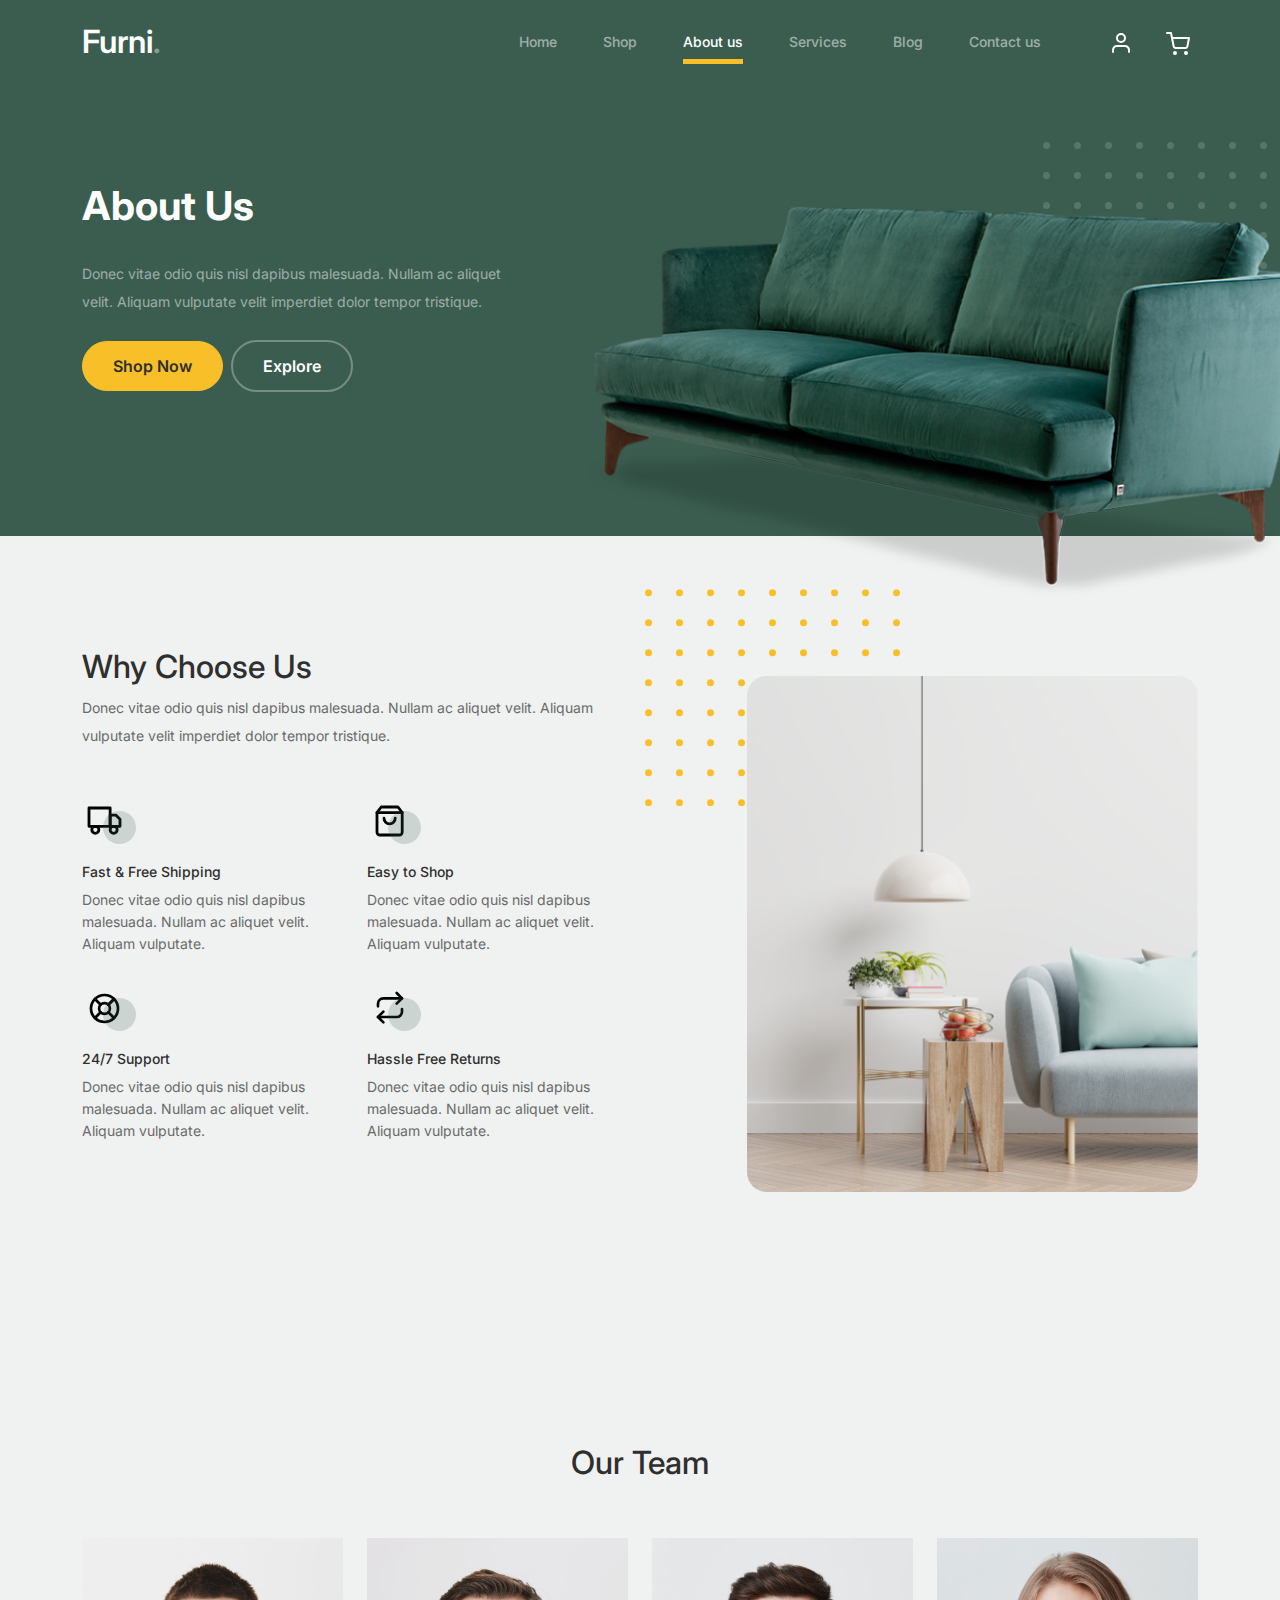
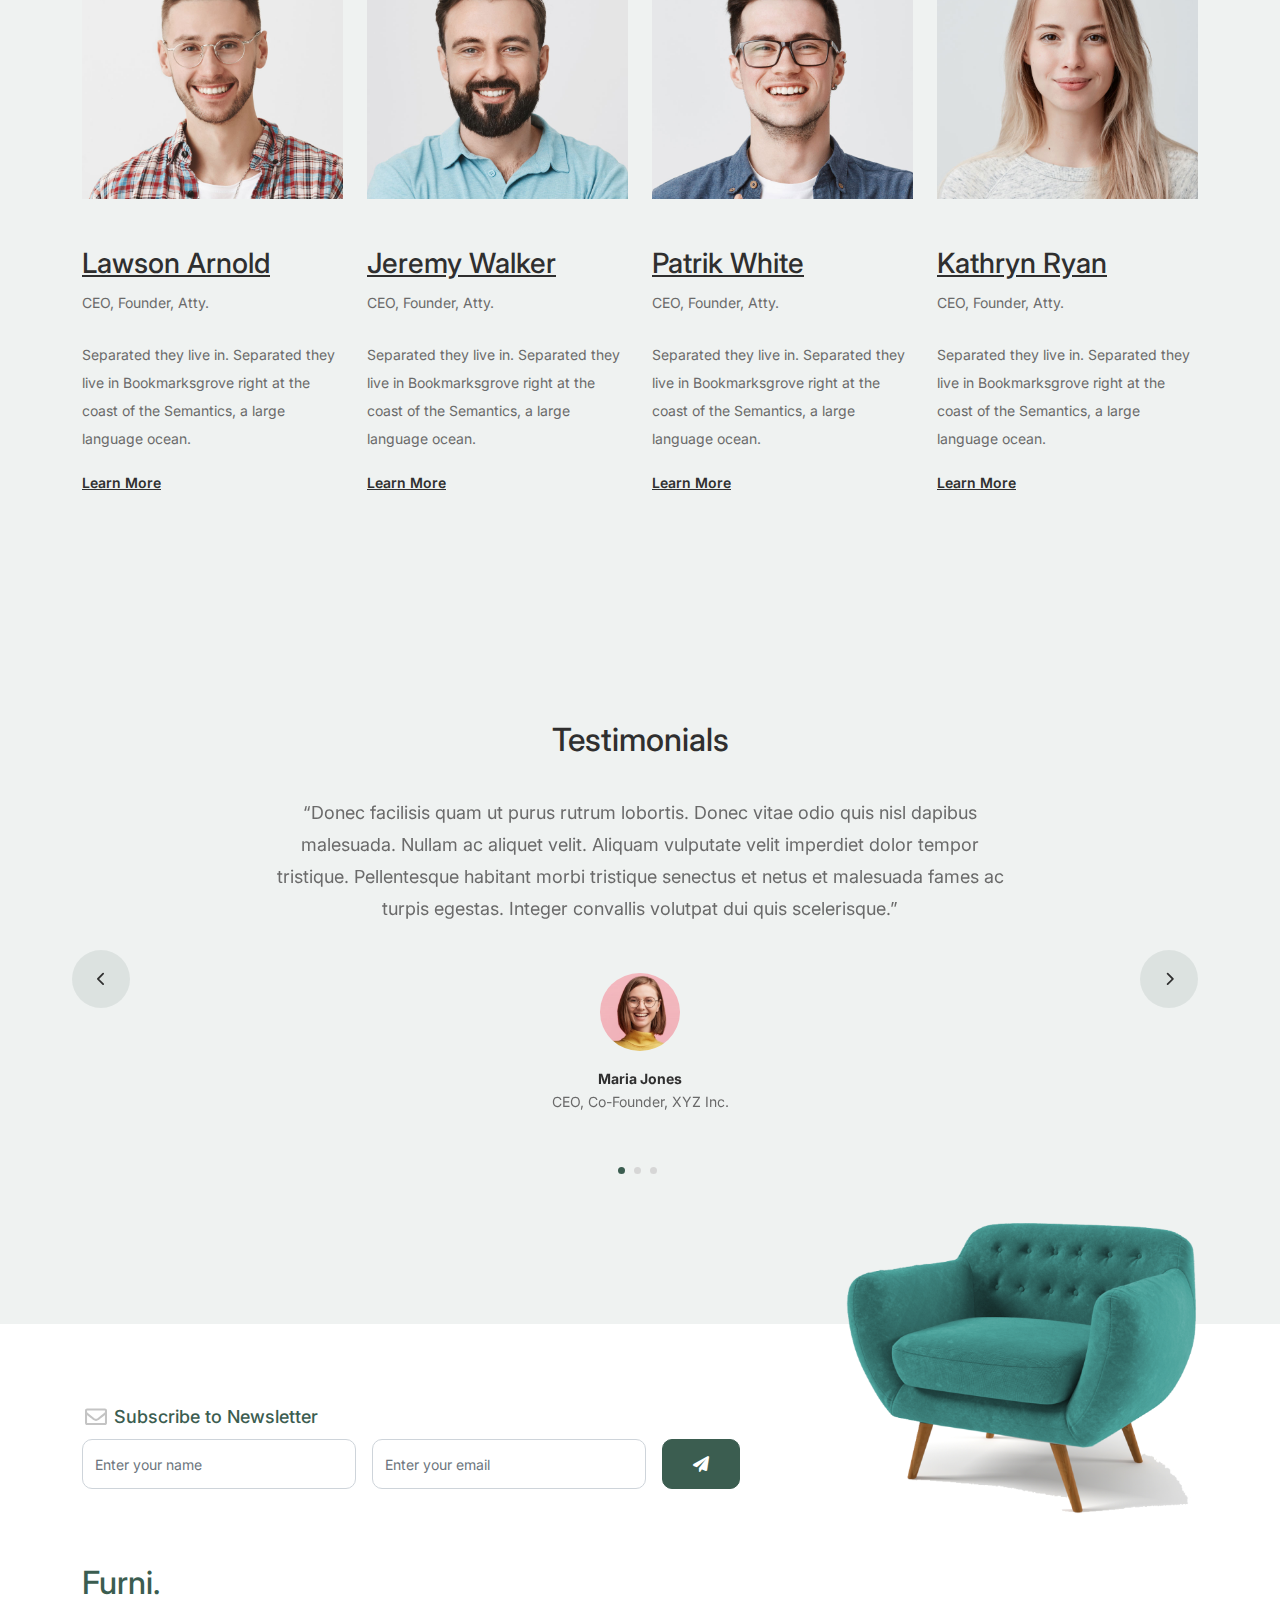
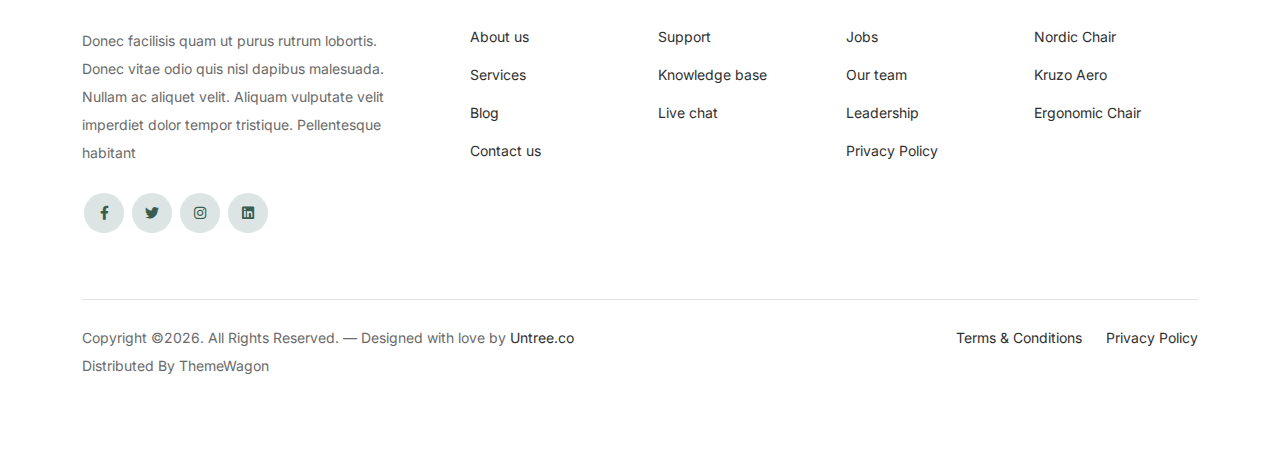
==== about.html @ 05dc1e2d "first cusomization main page" ====
<!-- /*
* Bootstrap 5
* Template Name: Furni
* Template Author: Untree.co
* Template URI: https://untree.co/
* License: https://creativecommons.org/licenses/by/3.0/
*/ -->
<!doctype html>
<html lang="en">
<head>
  <meta charset="utf-8">
  <meta name="viewport" content="width=device-width, initial-scale=1, shrink-to-fit=no">
  <meta name="author" content="Untree.co">
  <link rel="shortcut icon" href="favicon.png">

  <meta name="description" content="" />
  <meta name="keywords" content="bootstrap, bootstrap4" />

		<!-- Bootstrap CSS -->
		<link href="css/bootstrap.min.css" rel="stylesheet">
		<link href="https://cdnjs.cloudflare.com/ajax/libs/font-awesome/6.0.0-beta3/css/all.min.css" rel="stylesheet">
		<link href="css/tiny-slider.css" rel="stylesheet">
		<link href="css/style.css" rel="stylesheet">
		<title>Furni Free Bootstrap 5 Template for Furniture and Interior Design Websites by Untree.co </title>
	</head>

	<body>

		<!-- Start Header/Navigation -->
		<nav class="custom-navbar navbar navbar navbar-expand-md navbar-dark bg-dark" arial-label="Furni navigation bar">

			<div class="container">
				<a class="navbar-brand" href="index.html">Furni<span>.</span></a>

				<button class="navbar-toggler" type="button" data-bs-toggle="collapse" data-bs-target="#navbarsFurni" aria-controls="navbarsFurni" aria-expanded="false" aria-label="Toggle navigation">
					<span class="navbar-toggler-icon"></span>
				</button>

				<div class="collapse navbar-collapse" id="navbarsFurni">
					<ul class="custom-navbar-nav navbar-nav ms-auto mb-2 mb-md-0">
						<li class="nav-item ">
							<a class="nav-link" href="index.html">Home</a>
						</li>
						<li><a class="nav-link" href="shop.html">Shop</a></li>
						<li class="active"><a class="nav-link" href="about.html">About us</a></li>
						<li><a class="nav-link" href="services.html">Services</a></li>
						<li><a class="nav-link" href="blog.html">Blog</a></li>
						<li><a class="nav-link" href="contact.html">Contact us</a></li>
					</ul>

					<ul class="custom-navbar-cta navbar-nav mb-2 mb-md-0 ms-5">
						<li><a class="nav-link" href="#"><img src="images/user.svg"></a></li>
						<li><a class="nav-link" href="cart.html"><img src="images/cart.svg"></a></li>
					</ul>
				</div>
			</div>
				
		</nav>
		<!-- End Header/Navigation -->

		<!-- Start Hero Section -->
			<div class="hero">
				<div class="container">
					<div class="row justify-content-between">
						<div class="col-lg-5">
							<div class="intro-excerpt">
								<h1>About Us</h1>
								<p class="mb-4">Donec vitae odio quis nisl dapibus malesuada. Nullam ac aliquet velit. Aliquam vulputate velit imperdiet dolor tempor tristique.</p>
								<p><a href="" class="btn btn-secondary me-2">Shop Now</a><a href="#" class="btn btn-white-outline">Explore</a></p>
							</div>
						</div>
						<div class="col-lg-7">
							<div class="hero-img-wrap">
								<img src="images/couch.png" class="img-fluid">
							</div>
						</div>
					</div>
				</div>
			</div>
		<!-- End Hero Section -->

		

		<!-- Start Why Choose Us Section -->
		<div class="why-choose-section">
			<div class="container">
				<div class="row justify-content-between align-items-center">
					<div class="col-lg-6">
						<h2 class="section-title">Why Choose Us</h2>
						<p>Donec vitae odio quis nisl dapibus malesuada. Nullam ac aliquet velit. Aliquam vulputate velit imperdiet dolor tempor tristique.</p>

						<div class="row my-5">
							<div class="col-6 col-md-6">
								<div class="feature">
									<div class="icon">
										<img src="images/truck.svg" alt="Image" class="imf-fluid">
									</div>
									<h3>Fast &amp; Free Shipping</h3>
									<p>Donec vitae odio quis nisl dapibus malesuada. Nullam ac aliquet velit. Aliquam vulputate.</p>
								</div>
							</div>

							<div class="col-6 col-md-6">
								<div class="feature">
									<div class="icon">
										<img src="images/bag.svg" alt="Image" class="imf-fluid">
									</div>
									<h3>Easy to Shop</h3>
									<p>Donec vitae odio quis nisl dapibus malesuada. Nullam ac aliquet velit. Aliquam vulputate.</p>
								</div>
							</div>

							<div class="col-6 col-md-6">
								<div class="feature">
									<div class="icon">
										<img src="images/support.svg" alt="Image" class="imf-fluid">
									</div>
									<h3>24/7 Support</h3>
									<p>Donec vitae odio quis nisl dapibus malesuada. Nullam ac aliquet velit. Aliquam vulputate.</p>
								</div>
							</div>

							<div class="col-6 col-md-6">
								<div class="feature">
									<div class="icon">
										<img src="images/return.svg" alt="Image" class="imf-fluid">
									</div>
									<h3>Hassle Free Returns</h3>
									<p>Donec vitae odio quis nisl dapibus malesuada. Nullam ac aliquet velit. Aliquam vulputate.</p>
								</div>
							</div>

						</div>
					</div>

					<div class="col-lg-5">
						<div class="img-wrap">
							<img src="images/why-choose-us-img.jpg" alt="Image" class="img-fluid">
						</div>
					</div>

				</div>
			</div>
		</div>
		<!-- End Why Choose Us Section -->

		<!-- Start Team Section -->
		<div class="untree_co-section">
			<div class="container">

				<div class="row mb-5">
					<div class="col-lg-5 mx-auto text-center">
						<h2 class="section-title">Our Team</h2>
					</div>
				</div>

				<div class="row">

					<!-- Start Column 1 -->
					<div class="col-12 col-md-6 col-lg-3 mb-5 mb-md-0">
						<img src="images/person_1.jpg" class="img-fluid mb-5">
						<h3 clas><a href="#"><span class="">Lawson</span> Arnold</a></h3>
            <span class="d-block position mb-4">CEO, Founder, Atty.</span>
            <p>Separated they live in.
            Separated they live in Bookmarksgrove right at the coast of the Semantics, a large language ocean.</p>
            <p class="mb-0"><a href="#" class="more dark">Learn More <span class="icon-arrow_forward"></span></a></p>
					</div> 
					<!-- End Column 1 -->

					<!-- Start Column 2 -->
					<div class="col-12 col-md-6 col-lg-3 mb-5 mb-md-0">
						<img src="images/person_2.jpg" class="img-fluid mb-5">

						<h3 clas><a href="#"><span class="">Jeremy</span> Walker</a></h3>
            <span class="d-block position mb-4">CEO, Founder, Atty.</span>
            <p>Separated they live in.
            Separated they live in Bookmarksgrove right at the coast of the Semantics, a large language ocean.</p>
            <p class="mb-0"><a href="#" class="more dark">Learn More <span class="icon-arrow_forward"></span></a></p>

					</div> 
					<!-- End Column 2 -->

					<!-- Start Column 3 -->
					<div class="col-12 col-md-6 col-lg-3 mb-5 mb-md-0">
						<img src="images/person_3.jpg" class="img-fluid mb-5">
						<h3 clas><a href="#"><span class="">Patrik</span> White</a></h3>
            <span class="d-block position mb-4">CEO, Founder, Atty.</span>
            <p>Separated they live in.
            Separated they live in Bookmarksgrove right at the coast of the Semantics, a large language ocean.</p>
            <p class="mb-0"><a href="#" class="more dark">Learn More <span class="icon-arrow_forward"></span></a></p>
					</div> 
					<!-- End Column 3 -->

					<!-- Start Column 4 -->
					<div class="col-12 col-md-6 col-lg-3 mb-5 mb-md-0">
						<img src="images/person_4.jpg" class="img-fluid mb-5">

						<h3 clas><a href="#"><span class="">Kathryn</span> Ryan</a></h3>
            <span class="d-block position mb-4">CEO, Founder, Atty.</span>
            <p>Separated they live in.
            Separated they live in Bookmarksgrove right at the coast of the Semantics, a large language ocean.</p>
            <p class="mb-0"><a href="#" class="more dark">Learn More <span class="icon-arrow_forward"></span></a></p>

          
					</div> 
					<!-- End Column 4 -->

					

				</div>
			</div>
		</div>
		<!-- End Team Section -->

		

		<!-- Start Testimonial Slider -->
		<div class="testimonial-section before-footer-section">
			<div class="container">
				<div class="row">
					<div class="col-lg-7 mx-auto text-center">
						<h2 class="section-title">Testimonials</h2>
					</div>
				</div>

				<div class="row justify-content-center">
					<div class="col-lg-12">
						<div class="testimonial-slider-wrap text-center">

							<div id="testimonial-nav">
								<span class="prev" data-controls="prev"><span class="fa fa-chevron-left"></span></span>
								<span class="next" data-controls="next"><span class="fa fa-chevron-right"></span></span>
							</div>

							<div class="testimonial-slider">
								
								<div class="item">
									<div class="row justify-content-center">
										<div class="col-lg-8 mx-auto">

											<div class="testimonial-block text-center">
												<blockquote class="mb-5">
													<p>&ldquo;Donec facilisis quam ut purus rutrum lobortis. Donec vitae odio quis nisl dapibus malesuada. Nullam ac aliquet velit. Aliquam vulputate velit imperdiet dolor tempor tristique. Pellentesque habitant morbi tristique senectus et netus et malesuada fames ac turpis egestas. Integer convallis volutpat dui quis scelerisque.&rdquo;</p>
												</blockquote>

												<div class="author-info">
													<div class="author-pic">
														<img src="images/person-1.png" alt="Maria Jones" class="img-fluid">
													</div>
													<h3 class="font-weight-bold">Maria Jones</h3>
													<span class="position d-block mb-3">CEO, Co-Founder, XYZ Inc.</span>
												</div>
											</div>

										</div>
									</div>
								</div> 
								<!-- END item -->

								<div class="item">
									<div class="row justify-content-center">
										<div class="col-lg-8 mx-auto">

											<div class="testimonial-block text-center">
												<blockquote class="mb-5">
													<p>&ldquo;Donec facilisis quam ut purus rutrum lobortis. Donec vitae odio quis nisl dapibus malesuada. Nullam ac aliquet velit. Aliquam vulputate velit imperdiet dolor tempor tristique. Pellentesque habitant morbi tristique senectus et netus et malesuada fames ac turpis egestas. Integer convallis volutpat dui quis scelerisque.&rdquo;</p>
												</blockquote>

												<div class="author-info">
													<div class="author-pic">
														<img src="images/person-1.png" alt="Maria Jones" class="img-fluid">
													</div>
													<h3 class="font-weight-bold">Maria Jones</h3>
													<span class="position d-block mb-3">CEO, Co-Founder, XYZ Inc.</span>
												</div>
											</div>

										</div>
									</div>
								</div> 
								<!-- END item -->

								<div class="item">
									<div class="row justify-content-center">
										<div class="col-lg-8 mx-auto">

											<div class="testimonial-block text-center">
												<blockquote class="mb-5">
													<p>&ldquo;Donec facilisis quam ut purus rutrum lobortis. Donec vitae odio quis nisl dapibus malesuada. Nullam ac aliquet velit. Aliquam vulputate velit imperdiet dolor tempor tristique. Pellentesque habitant morbi tristique senectus et netus et malesuada fames ac turpis egestas. Integer convallis volutpat dui quis scelerisque.&rdquo;</p>
												</blockquote>

												<div class="author-info">
													<div class="author-pic">
														<img src="images/person-1.png" alt="Maria Jones" class="img-fluid">
													</div>
													<h3 class="font-weight-bold">Maria Jones</h3>
													<span class="position d-block mb-3">CEO, Co-Founder, XYZ Inc.</span>
												</div>
											</div>

										</div>
									</div>
								</div> 
								<!-- END item -->

							</div>

						</div>
					</div>
				</div>
			</div>
		</div>
		<!-- End Testimonial Slider -->

		

		<!-- Start Footer Section -->
		<footer class="footer-section">
			<div class="container relative">

				<div class="sofa-img">
					<img src="images/sofa.png" alt="Image" class="img-fluid">
				</div>

				<div class="row">
					<div class="col-lg-8">
						<div class="subscription-form">
							<h3 class="d-flex align-items-center"><span class="me-1"><img src="images/envelope-outline.svg" alt="Image" class="img-fluid"></span><span>Subscribe to Newsletter</span></h3>

							<form action="#" class="row g-3">
								<div class="col-auto">
									<input type="text" class="form-control" placeholder="Enter your name">
								</div>
								<div class="col-auto">
									<input type="email" class="form-control" placeholder="Enter your email">
								</div>
								<div class="col-auto">
									<button class="btn btn-primary">
										<span class="fa fa-paper-plane"></span>
									</button>
								</div>
							</form>

						</div>
					</div>
				</div>

				<div class="row g-5 mb-5">
					<div class="col-lg-4">
						<div class="mb-4 footer-logo-wrap"><a href="#" class="footer-logo">Furni<span>.</span></a></div>
						<p class="mb-4">Donec facilisis quam ut purus rutrum lobortis. Donec vitae odio quis nisl dapibus malesuada. Nullam ac aliquet velit. Aliquam vulputate velit imperdiet dolor tempor tristique. Pellentesque habitant</p>

						<ul class="list-unstyled custom-social">
							<li><a href="#"><span class="fa fa-brands fa-facebook-f"></span></a></li>
							<li><a href="#"><span class="fa fa-brands fa-twitter"></span></a></li>
							<li><a href="#"><span class="fa fa-brands fa-instagram"></span></a></li>
							<li><a href="#"><span class="fa fa-brands fa-linkedin"></span></a></li>
						</ul>
					</div>

					<div class="col-lg-8">
						<div class="row links-wrap">
							<div class="col-6 col-sm-6 col-md-3">
								<ul class="list-unstyled">
									<li><a href="#">About us</a></li>
									<li><a href="#">Services</a></li>
									<li><a href="#">Blog</a></li>
									<li><a href="#">Contact us</a></li>
								</ul>
							</div>

							<div class="col-6 col-sm-6 col-md-3">
								<ul class="list-unstyled">
									<li><a href="#">Support</a></li>
									<li><a href="#">Knowledge base</a></li>
									<li><a href="#">Live chat</a></li>
								</ul>
							</div>

							<div class="col-6 col-sm-6 col-md-3">
								<ul class="list-unstyled">
									<li><a href="#">Jobs</a></li>
									<li><a href="#">Our team</a></li>
									<li><a href="#">Leadership</a></li>
									<li><a href="#">Privacy Policy</a></li>
								</ul>
							</div>

							<div class="col-6 col-sm-6 col-md-3">
								<ul class="list-unstyled">
									<li><a href="#">Nordic Chair</a></li>
									<li><a href="#">Kruzo Aero</a></li>
									<li><a href="#">Ergonomic Chair</a></li>
								</ul>
							</div>
						</div>
					</div>

				</div>

				<div class="border-top copyright">
					<div class="row pt-4">
						<div class="col-lg-6">
							<p class="mb-2 text-center text-lg-start">Copyright &copy;<script>document.write(new Date().getFullYear());</script>. All Rights Reserved. &mdash; Designed with love by <a href="https://untree.co">Untree.co</a> Distributed By <a hreff="https://themewagon.com">ThemeWagon</a>  <!-- License information: https://untree.co/license/ -->
            </p>
						</div>

						<div class="col-lg-6 text-center text-lg-end">
							<ul class="list-unstyled d-inline-flex ms-auto">
								<li class="me-4"><a href="#">Terms &amp; Conditions</a></li>
								<li><a href="#">Privacy Policy</a></li>
							</ul>
						</div>

					</div>
				</div>

			</div>
		</footer>
		<!-- End Footer Section -->	


		<script src="js/bootstrap.bundle.min.js"></script>
		<script src="js/tiny-slider.js"></script>
		<script src="js/custom.js"></script>
	</body>

</html>
---- css/tiny-slider.css ----
.tns-outer{padding:0 !important}.tns-outer [hidden]{display:none !important}.tns-outer [aria-controls],.tns-outer [data-action]{cursor:pointer}.tns-slider{-webkit-transition:all 0s;-moz-transition:all 0s;transition:all 0s}.tns-slider>.tns-item{-webkit-box-sizing:border-box;-moz-box-sizing:border-box;box-sizing:border-box}.tns-horizontal.tns-subpixel{white-space:nowrap}.tns-horizontal.tns-subpixel>.tns-item{display:inline-block;vertical-align:top;white-space:normal}.tns-horizontal.tns-no-subpixel:after{content:'';display:table;clear:both}.tns-horizontal.tns-no-subpixel>.tns-item{float:left}.tns-horizontal.tns-carousel.tns-no-subpixel>.tns-item{margin-right:-100%}.tns-no-calc{position:relative;left:0}.tns-gallery{position:relative;left:0;min-height:1px}.tns-gallery>.tns-item{position:absolute;left:-100%;-webkit-transition:transform 0s, opacity 0s;-moz-transition:transform 0s, opacity 0s;transition:transform 0s, opacity 0s}.tns-gallery>.tns-slide-active{position:relative;left:auto !important}.tns-gallery>.tns-moving{-webkit-transition:all 0.25s;-moz-transition:all 0.25s;transition:all 0.25s}.tns-autowidth{display:inline-block}.tns-lazy-img{-webkit-transition:opacity 0.6s;-moz-transition:opacity 0.6s;transition:opacity 0.6s;opacity:0.6}.tns-lazy-img.tns-complete{opacity:1}.tns-ah{-webkit-transition:height 0s;-moz-transition:height 0s;transition:height 0s}.tns-ovh{overflow:hidden}.tns-visually-hidden{position:absolute;left:-10000em}.tns-transparent{opacity:0;visibility:hidden}.tns-fadeIn{opacity:1;filter:alpha(opacity=100);z-index:0}.tns-normal,.tns-fadeOut{opacity:0;filter:alpha(opacity=0);z-index:-1}.tns-vpfix{white-space:nowrap}.tns-vpfix>div,.tns-vpfix>li{display:inline-block}.tns-t-subp2{margin:0 auto;width:310px;position:relative;height:10px;overflow:hidden}.tns-t-ct{width:2333.3333333%;width:-webkit-calc(100% * 70 / 3);width:-moz-calc(100% * 70 / 3);width:calc(100% * 70 / 3);position:absolute;right:0}.tns-t-ct:after{content:'';display:table;clear:both}.tns-t-ct>div{width:1.4285714%;width:-webkit-calc(100% / 70);width:-moz-calc(100% / 70);width:calc(100% / 70);height:10px;float:left}

/*# sourceMappingURL=sourcemaps/tiny-slider.css.map */
---- css/style.css ----
/*
* Template Name: UntreeStore
* Template Author: Untree.co
* Author URI: https://untree.co/
* License: https://creativecommons.org/licenses/by/3.0/
*/
@import url("https://fonts.googleapis.com/css2?family=Inter:wght@400;500;600;700;800&display=swap");
body {
  overflow-x: hidden;
  position: relative; }

body {
  font-family: "Inter", sans-serif;
  font-weight: 400;
  line-height: 28px;
  color: #6a6a6a;
  font-size: 14px;
  background-color: #eff2f1; }

a {
  text-decoration: none;
  -webkit-transition: .3s all ease;
  -o-transition: .3s all ease;
  transition: .3s all ease;
  color: #2f2f2f;
  text-decoration: underline; }
  a:hover {
    color: #2f2f2f;
    text-decoration: none; }
  a.more {
    font-weight: 600; }

.custom-navbar {
  background: #3b5d50 !important;
  padding-top: 20px;
  padding-bottom: 20px; }
  .custom-navbar .navbar-brand {
    font-size: 32px;
    font-weight: 600; }
    .custom-navbar .navbar-brand > span {
      opacity: .4; }
  .custom-navbar .navbar-toggler {
    border-color: transparent; }
    .custom-navbar .navbar-toggler:active, .custom-navbar .navbar-toggler:focus {
      -webkit-box-shadow: none;
      box-shadow: none;
      outline: none; }
  @media (min-width: 992px) {
    .custom-navbar .custom-navbar-nav li {
      margin-left: 15px;
      margin-right: 15px; } }
  .custom-navbar .custom-navbar-nav li a {
    font-weight: 500;
    color: #ffffff !important;
    opacity: .5;
    -webkit-transition: .3s all ease;
    -o-transition: .3s all ease;
    transition: .3s all ease;
    position: relative; }
    @media (min-width: 768px) {
      .custom-navbar .custom-navbar-nav li a:before {
        content: "";
        position: absolute;
        bottom: 0;
        left: 8px;
        right: 8px;
        background: #f9bf29;
        height: 5px;
        opacity: 1;
        visibility: visible;
        width: 0;
        -webkit-transition: .15s all ease-out;
        -o-transition: .15s all ease-out;
        transition: .15s all ease-out; } }
    .custom-navbar .custom-navbar-nav li a:hover {
      opacity: 1; }
      .custom-navbar .custom-navbar-nav li a:hover:before {
        width: calc(100% - 16px); }
  .custom-navbar .custom-navbar-nav li.active a {
    opacity: 1; }
    .custom-navbar .custom-navbar-nav li.active a:before {
      width: calc(100% - 16px); }
  .custom-navbar .custom-navbar-cta {
    margin-left: 0 !important;
    -webkit-box-orient: horizontal;
    -webkit-box-direction: normal;
    -ms-flex-direction: row;
    flex-direction: row; }
    @media (min-width: 768px) {
      .custom-navbar .custom-navbar-cta {
        margin-left: 40px !important; } }
    .custom-navbar .custom-navbar-cta li {
      margin-left: 0px;
      margin-right: 0px; }
      .custom-navbar .custom-navbar-cta li:first-child {
        margin-right: 20px; }

.hero {
  background: #3b5d50;
  padding: calc(4rem - 30px) 0 0rem 0; }
  @media (min-width: 768px) {
    .hero {
      padding: calc(4rem - 30px) 0 4rem 0; } }
  @media (min-width: 992px) {
    .hero {
      padding: calc(8rem - 30px) 0 8rem 0; } }
  .hero .intro-excerpt {
    position: relative;
    z-index: 4; }
    @media (min-width: 992px) {
      .hero .intro-excerpt {
        max-width: 450px; } }
  .hero h1 {
    font-weight: 700;
    color: #ffffff;
    margin-bottom: 30px; }
    @media (min-width: 1400px) {
      .hero h1 {
        font-size: 54px; } }
  .hero p {
    color: rgba(255, 255, 255, 0.5);
    margin-botom: 30px; }
  .hero .hero-img-wrap {
    position: relative; }
    .hero .hero-img-wrap img {
      position: relative;
      top: 0px;
      right: 0px;
      z-index: 2;
      max-width: 780px;
      left: -20px; }
      @media (min-width: 768px) {
        .hero .hero-img-wrap img {
          right: 0px;
          left: -100px; } }
      @media (min-width: 992px) {
        .hero .hero-img-wrap img {
          left: 0px;
          top: -80px;
          position: absolute;
          right: -50px; } }
      @media (min-width: 1200px) {
        .hero .hero-img-wrap img {
          left: 0px;
          top: -80px;
          right: -100px; } }
    .hero .hero-img-wrap:after {
      content: "";
      position: absolute;
      width: 255px;
      height: 217px;
      background-image: url("../images/dots-light.svg");
      background-size: contain;
      background-repeat: no-repeat;
      right: -100px;
      top: -0px; }
      @media (min-width: 1200px) {
        .hero .hero-img-wrap:after {
          top: -40px; } }

.btn {
  font-weight: 600;
  padding: 12px 30px;
  border-radius: 30px;
  color: #ffffff;
  background: #2f2f2f;
  border-color: #2f2f2f; }
  .btn:hover {
    color: #ffffff;
    background: #222222;
    border-color: #222222; }
  .btn:active, .btn:focus {
    outline: none !important;
    -webkit-box-shadow: none;
    box-shadow: none; }
  .btn.btn-primary {
    background: #3b5d50;
    border-color: #3b5d50; }
    .btn.btn-primary:hover {
      background: #314d43;
      border-color: #314d43; }
  .btn.btn-secondary {
    color: #2f2f2f;
    background: #f9bf29;
    border-color: #f9bf29; }
    .btn.btn-secondary:hover {
      background: #f8b810;
      border-color: #f8b810; }
  .btn.btn-white-outline {
    background: transparent;
    border-width: 2px;
    border-color: rgba(255, 255, 255, 0.3); }
    .btn.btn-white-outline:hover {
      border-color: white;
      color: #ffffff; }

.section-title {
  color: #2f2f2f; }

.product-section {
  padding: 7rem 0; }
  .product-section .product-item {
    text-align: center;
    text-decoration: none;
    display: block;
    position: relative;
    padding-bottom: 50px;
    cursor: pointer; }
    .product-section .product-item .product-thumbnail {
      margin-bottom: 30px;
      position: relative;
      top: 0;
      -webkit-transition: .3s all ease;
      -o-transition: .3s all ease;
      transition: .3s all ease; }
    .product-section .product-item h3 {
      font-weight: 600;
      font-size: 16px; }
    .product-section .product-item strong {
      font-weight: 800 !important;
      font-size: 18px !important; }
    .product-section .product-item h3, .product-section .product-item strong {
      color: #2f2f2f;
      text-decoration: none; }
    .product-section .product-item .icon-cross {
      position: absolute;
      width: 35px;
      height: 35px;
      display: inline-block;
      background: #2f2f2f;
      bottom: 15px;
      left: 50%;
      -webkit-transform: translateX(-50%);
      -ms-transform: translateX(-50%);
      transform: translateX(-50%);
      margin-bottom: -17.5px;
      border-radius: 50%;
      opacity: 0;
      visibility: hidden;
      -webkit-transition: .3s all ease;
      -o-transition: .3s all ease;
      transition: .3s all ease; }
      .product-section .product-item .icon-cross img {
        position: absolute;
        left: 50%;
        top: 50%;
        -webkit-transform: translate(-50%, -50%);
        -ms-transform: translate(-50%, -50%);
        transform: translate(-50%, -50%); }
    .product-section .product-item:before {
      bottom: 0;
      left: 0;
      right: 0;
      position: absolute;
      content: "";
      background: #dce5e4;
      height: 0%;
      z-index: -1;
      border-radius: 10px;
      -webkit-transition: .3s all ease;
      -o-transition: .3s all ease;
      transition: .3s all ease; }
    .product-section .product-item:hover .product-thumbnail {
      top: -25px; }
    .product-section .product-item:hover .icon-cross {
      bottom: 0;
      opacity: 1;
      visibility: visible; }
    .product-section .product-item:hover:before {
      height: 70%; }

.why-choose-section {
  padding: 7rem 0; }
  .why-choose-section .img-wrap {
    position: relative; }
    .why-choose-section .img-wrap:before {
      position: absolute;
      content: "";
      width: 255px;
      height: 217px;
      background-image: url("../images/dots-yellow.svg");
      background-repeat: no-repeat;
      background-size: contain;
      -webkit-transform: translate(-40%, -40%);
      -ms-transform: translate(-40%, -40%);
      transform: translate(-40%, -40%);
      z-index: -1; }
    .why-choose-section .img-wrap img {
      border-radius: 20px; }

.feature {
  margin-bottom: 30px; }
  .feature .icon {
    display: inline-block;
    position: relative;
    margin-bottom: 20px; }
    .feature .icon:before {
      content: "";
      width: 33px;
      height: 33px;
      position: absolute;
      background: rgba(59, 93, 80, 0.2);
      border-radius: 50%;
      right: -8px;
      bottom: 0; }
  .feature h3 {
    font-size: 14px;
    color: #2f2f2f; }
  .feature p {
    font-size: 14px;
    line-height: 22px;
    color: #6a6a6a; }

.we-help-section {
  padding: 7rem 0; }
  .we-help-section .imgs-grid {
    display: -ms-grid;
    display: grid;
    -ms-grid-columns: (1fr)[27];
    grid-template-columns: repeat(27, 1fr);
    position: relative; }
    .we-help-section .imgs-grid:before {
      position: absolute;
      content: "";
      width: 255px;
      height: 217px;
      background-image: url("../images/dots-green.svg");
      background-size: contain;
      background-repeat: no-repeat;
      -webkit-transform: translate(-40%, -40%);
      -ms-transform: translate(-40%, -40%);
      transform: translate(-40%, -40%);
      z-index: -1; }
    .we-help-section .imgs-grid .grid {
      position: relative; }
      .we-help-section .imgs-grid .grid img {
        border-radius: 20px;
        max-width: 100%; }
      .we-help-section .imgs-grid .grid.grid-1 {
        -ms-grid-column: 1;
        -ms-grid-column-span: 18;
        grid-column: 1 / span 18;
        -ms-grid-row: 1;
        -ms-grid-row-span: 27;
        grid-row: 1 / span 27; }
      .we-help-section .imgs-grid .grid.grid-2 {
        -ms-grid-column: 19;
        -ms-grid-column-span: 27;
        grid-column: 19 / span 27;
        -ms-grid-row: 1;
        -ms-grid-row-span: 5;
        grid-row: 1 / span 5;
        padding-left: 20px; }
      .we-help-section .imgs-grid .grid.grid-3 {
        -ms-grid-column: 14;
        -ms-grid-column-span: 16;
        grid-column: 14 / span 16;
        -ms-grid-row: 6;
        -ms-grid-row-span: 27;
        grid-row: 6 / span 27;
        padding-top: 20px; }

.custom-list {
  width: 100%; }
  .custom-list li {
    display: inline-block;
    width: calc(50% - 20px);
    margin-bottom: 12px;
    line-height: 1.5;
    position: relative;
    padding-left: 20px; }
    .custom-list li:before {
      content: "";
      width: 8px;
      height: 8px;
      border-radius: 50%;
      border: 2px solid #3b5d50;
      position: absolute;
      left: 0;
      top: 8px; }

.popular-product {
  padding: 0 0 7rem 0; }
  .popular-product .product-item-sm h3 {
    font-size: 14px;
    font-weight: 700;
    color: #2f2f2f; }
  .popular-product .product-item-sm a {
    text-decoration: none;
    color: #2f2f2f;
    -webkit-transition: .3s all ease;
    -o-transition: .3s all ease;
    transition: .3s all ease; }
    .popular-product .product-item-sm a:hover {
      color: rgba(47, 47, 47, 0.5); }
  .popular-product .product-item-sm p {
    line-height: 1.4;
    margin-bottom: 10px;
    font-size: 14px; }
  .popular-product .product-item-sm .thumbnail {
    margin-right: 10px;
    -webkit-box-flex: 0;
    -ms-flex: 0 0 120px;
    flex: 0 0 120px;
    position: relative; }
    .popular-product .product-item-sm .thumbnail:before {
      content: "";
      position: absolute;
      border-radius: 20px;
      background: #dce5e4;
      width: 98px;
      height: 98px;
      top: 50%;
      left: 50%;
      -webkit-transform: translate(-50%, -50%);
      -ms-transform: translate(-50%, -50%);
      transform: translate(-50%, -50%);
      z-index: -1; }

.testimonial-section {
  padding: 3rem 0 7rem 0; }

.testimonial-slider-wrap {
  position: relative; }
  .testimonial-slider-wrap .tns-inner {
    padding-top: 30px; }
  .testimonial-slider-wrap .item .testimonial-block blockquote {
    font-size: 16px; }
    @media (min-width: 768px) {
      .testimonial-slider-wrap .item .testimonial-block blockquote {
        line-height: 32px;
        font-size: 18px; } }
  .testimonial-slider-wrap .item .testimonial-block .author-info .author-pic {
    margin-bottom: 20px; }
    .testimonial-slider-wrap .item .testimonial-block .author-info .author-pic img {
      max-width: 80px;
      border-radius: 50%; }
  .testimonial-slider-wrap .item .testimonial-block .author-info h3 {
    font-size: 14px;
    font-weight: 700;
    color: #2f2f2f;
    margin-bottom: 0; }
  .testimonial-slider-wrap #testimonial-nav {
    position: absolute;
    top: 50%;
    z-index: 99;
    width: 100%;
    display: none; }
    @media (min-width: 768px) {
      .testimonial-slider-wrap #testimonial-nav {
        display: block; } }
    .testimonial-slider-wrap #testimonial-nav > span {
      cursor: pointer;
      position: absolute;
      width: 58px;
      height: 58px;
      line-height: 58px;
      border-radius: 50%;
      background: rgba(59, 93, 80, 0.1);
      color: #2f2f2f;
      -webkit-transition: .3s all ease;
      -o-transition: .3s all ease;
      transition: .3s all ease; }
      .testimonial-slider-wrap #testimonial-nav > span:hover {
        background: #3b5d50;
        color: #ffffff; }
    .testimonial-slider-wrap #testimonial-nav .prev {
      left: -10px; }
    .testimonial-slider-wrap #testimonial-nav .next {
      right: 0; }
  .testimonial-slider-wrap .tns-nav {
    position: absolute;
    bottom: -50px;
    left: 50%;
    -webkit-transform: translateX(-50%);
    -ms-transform: translateX(-50%);
    transform: translateX(-50%); }
    .testimonial-slider-wrap .tns-nav button {
      background: none;
      border: none;
      display: inline-block;
      position: relative;
      width: 0 !important;
      height: 7px !important;
      margin: 2px; }
      .testimonial-slider-wrap .tns-nav button:active, .testimonial-slider-wrap .tns-nav button:focus, .testimonial-slider-wrap .tns-nav button:hover {
        outline: none;
        -webkit-box-shadow: none;
        box-shadow: none;
        background: none; }
      .testimonial-slider-wrap .tns-nav button:before {
        display: block;
        width: 7px;
        height: 7px;
        left: 0;
        top: 0;
        position: absolute;
        content: "";
        border-radius: 50%;
        -webkit-transition: .3s all ease;
        -o-transition: .3s all ease;
        transition: .3s all ease;
        background-color: #d6d6d6; }
      .testimonial-slider-wrap .tns-nav button:hover:before, .testimonial-slider-wrap .tns-nav button.tns-nav-active:before {
        background-color: #3b5d50; }

.before-footer-section {
  padding: 7rem 0 12rem 0 !important; }

.blog-section {
  padding: 7rem 0 12rem 0; }
  .blog-section .post-entry a {
    text-decoration: none; }
  .blog-section .post-entry .post-thumbnail {
    display: block;
    margin-bottom: 20px; }
    .blog-section .post-entry .post-thumbnail img {
      border-radius: 20px;
      -webkit-transition: .3s all ease;
      -o-transition: .3s all ease;
      transition: .3s all ease; }
  .blog-section .post-entry .post-content-entry {
    padding-left: 15px;
    padding-right: 15px; }
    .blog-section .post-entry .post-content-entry h3 {
      font-size: 16px;
      margin-bottom: 0;
      font-weight: 600;
      margin-bottom: 7px; }
    .blog-section .post-entry .post-content-entry .meta {
      font-size: 14px; }
      .blog-section .post-entry .post-content-entry .meta a {
        font-weight: 600; }
  .blog-section .post-entry:hover .post-thumbnail img, .blog-section .post-entry:focus .post-thumbnail img {
    opacity: .7; }

.footer-section {
  padding: 80px 0;
  background: #ffffff; }
  .footer-section .relative {
    position: relative; }
  .footer-section a {
    text-decoration: none;
    color: #2f2f2f;
    -webkit-transition: .3s all ease;
    -o-transition: .3s all ease;
    transition: .3s all ease; }
    .footer-section a:hover {
      color: rgba(47, 47, 47, 0.5); }
  .footer-section .subscription-form {
    margin-bottom: 40px;
    position: relative;
    z-index: 2;
    margin-top: 100px; }
    @media (min-width: 992px) {
      .footer-section .subscription-form {
        margin-top: 0px;
        margin-bottom: 80px; } }
    .footer-section .subscription-form h3 {
      font-size: 18px;
      font-weight: 500;
      color: #3b5d50; }
    .footer-section .subscription-form .form-control {
      height: 50px;
      border-radius: 10px;
      font-family: "Inter", sans-serif; }
      .footer-section .subscription-form .form-control:active, .footer-section .subscription-form .form-control:focus {
        outline: none;
        -webkit-box-shadow: none;
        box-shadow: none;
        border-color: #3b5d50;
        -webkit-box-shadow: 0 1px 4px 0 rgba(0, 0, 0, 0.2);
        box-shadow: 0 1px 4px 0 rgba(0, 0, 0, 0.2); }
      .footer-section .subscription-form .form-control::-webkit-input-placeholder {
        font-size: 14px; }
      .footer-section .subscription-form .form-control::-moz-placeholder {
        font-size: 14px; }
      .footer-section .subscription-form .form-control:-ms-input-placeholder {
        font-size: 14px; }
      .footer-section .subscription-form .form-control:-moz-placeholder {
        font-size: 14px; }
    .footer-section .subscription-form .btn {
      border-radius: 10px !important; }
  .footer-section .sofa-img {
    position: absolute;
    top: -200px;
    z-index: 1;
    right: 0; }
    .footer-section .sofa-img img {
      max-width: 380px; }
  .footer-section .links-wrap {
    margin-top: 0px; }
    @media (min-width: 992px) {
      .footer-section .links-wrap {
        margin-top: 54px; } }
    .footer-section .links-wrap ul li {
      margin-bottom: 10px; }
  .footer-section .footer-logo-wrap .footer-logo {
    font-size: 32px;
    font-weight: 500;
    text-decoration: none;
    color: #3b5d50; }
  .footer-section .custom-social li {
    margin: 2px;
    display: inline-block; }
    .footer-section .custom-social li a {
      width: 40px;
      height: 40px;
      text-align: center;
      line-height: 40px;
      display: inline-block;
      background: #dce5e4;
      color: #3b5d50;
      border-radius: 50%; }
      .footer-section .custom-social li a:hover {
        background: #3b5d50;
        color: #ffffff; }
  .footer-section .border-top {
    border-color: #dce5e4; }
    .footer-section .border-top.copyright {
      font-size: 14px !important; }

.untree_co-section {
  padding: 7rem 0; }

.form-control {
  height: 50px;
  border-radius: 10px;
  font-family: "Inter", sans-serif; }
  .form-control:active, .form-control:focus {
    outline: none;
    -webkit-box-shadow: none;
    box-shadow: none;
    border-color: #3b5d50;
    -webkit-box-shadow: 0 1px 4px 0 rgba(0, 0, 0, 0.2);
    box-shadow: 0 1px 4px 0 rgba(0, 0, 0, 0.2); }
  .form-control::-webkit-input-placeholder {
    font-size: 14px; }
  .form-control::-moz-placeholder {
    font-size: 14px; }
  .form-control:-ms-input-placeholder {
    font-size: 14px; }
  .form-control:-moz-placeholder {
    font-size: 14px; }

.service {
  line-height: 1.5; }
  .service .service-icon {
    border-radius: 10px;
    -webkit-box-flex: 0;
    -ms-flex: 0 0 50px;
    flex: 0 0 50px;
    height: 50px;
    line-height: 50px;
    text-align: center;
    background: #3b5d50;
    margin-right: 20px;
    color: #ffffff; }

textarea {
  height: auto !important; }

.site-blocks-table {
  overflow: auto; }
  .site-blocks-table .product-thumbnail {
    width: 200px; }
  .site-blocks-table .btn {
    padding: 2px 10px; }
  .site-blocks-table thead th {
    padding: 30px;
    text-align: center;
    border-width: 0px !important;
    vertical-align: middle;
    color: rgba(0, 0, 0, 0.8);
    font-size: 18px; }
  .site-blocks-table td {
    padding: 20px;
    text-align: center;
    vertical-align: middle;
    color: rgba(0, 0, 0, 0.8); }
  .site-blocks-table tbody tr:first-child td {
    border-top: 1px solid #3b5d50 !important; }
  .site-blocks-table .btn {
    background: none !important;
    color: #000000;
    border: none;
    height: auto !important; }

.site-block-order-table th {
  border-top: none !important;
  border-bottom-width: 1px !important; }

.site-block-order-table td, .site-block-order-table th {
  color: #000000; }

.couponcode-wrap input {
  border-radius: 10px !important; }

.text-primary {
  color: #3b5d50 !important; }

.thankyou-icon {
  position: relative;
  color: #3b5d50; }
  .thankyou-icon:before {
    position: absolute;
    content: "";
    width: 50px;
    height: 50px;
    border-radius: 50%;
    background: rgba(59, 93, 80, 0.2); }
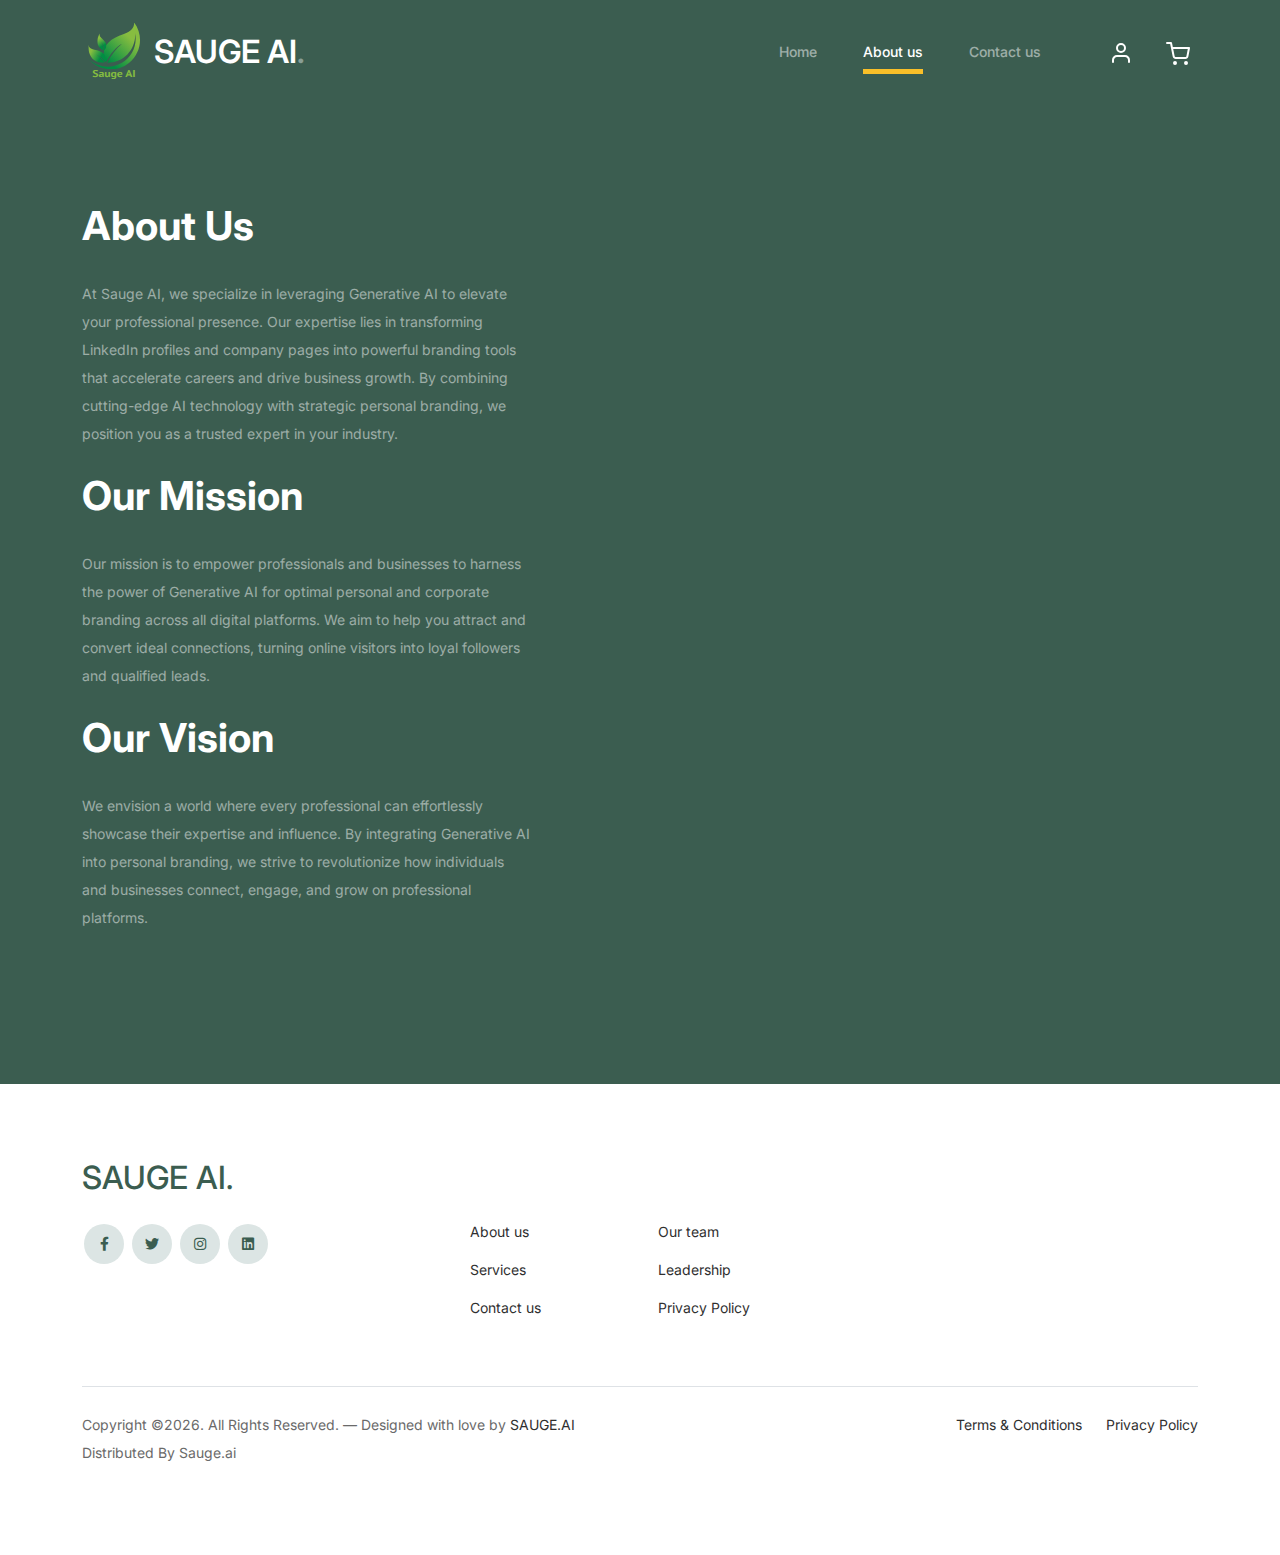
==== commit 00c109c1: "about us contact adjustments and enhacements" ====
--- a/about.html
+++ b/about.html
@@ -10,8 +10,8 @@
 <head>
   <meta charset="utf-8">
   <meta name="viewport" content="width=device-width, initial-scale=1, shrink-to-fit=no">
-  <meta name="author" content="Untree.co">
-  <link rel="shortcut icon" href="favicon.png">
+  <meta name="author" content="sauge.ai">
+  <link rel="shortcut icon" href="saugelogolightgreen.svg">
 
   <meta name="description" content="" />
   <meta name="keywords" content="bootstrap, bootstrap4" />
@@ -21,7 +21,7 @@
 		<link href="https://cdnjs.cloudflare.com/ajax/libs/font-awesome/6.0.0-beta3/css/all.min.css" rel="stylesheet">
 		<link href="css/tiny-slider.css" rel="stylesheet">
 		<link href="css/style.css" rel="stylesheet">
-		<title>Furni Free Bootstrap 5 Template for Furniture and Interior Design Websites by Untree.co </title>
+		<title>Sauge</title>
 	</head>
 
 	<body>
@@ -30,7 +30,8 @@
 		<nav class="custom-navbar navbar navbar navbar-expand-md navbar-dark bg-dark" arial-label="Furni navigation bar">
 
 			<div class="container">
-				<a class="navbar-brand" href="index.html">Furni<span>.</span></a>
+				<img src="saugelogolightgreen.svg" alt="Logo Icon" style="width: 64px; height: 64px; margin-right: 8px; vertical-align: middle;">
+				<a class="navbar-brand" href="index.html">SAUGE AI<span>.</span></a>
 
 				<button class="navbar-toggler" type="button" data-bs-toggle="collapse" data-bs-target="#navbarsFurni" aria-controls="navbarsFurni" aria-expanded="false" aria-label="Toggle navigation">
 					<span class="navbar-toggler-icon"></span>
@@ -41,10 +42,10 @@
 						<li class="nav-item ">
 							<a class="nav-link" href="index.html">Home</a>
 						</li>
-						<li><a class="nav-link" href="shop.html">Shop</a></li>
+<!--						<li><a class="nav-link" href="shop.html">Shop</a></li>-->
 						<li class="active"><a class="nav-link" href="about.html">About us</a></li>
-						<li><a class="nav-link" href="services.html">Services</a></li>
-						<li><a class="nav-link" href="blog.html">Blog</a></li>
+<!--						<li><a class="nav-link" href="services.html">Services</a></li>-->
+<!--						<li><a class="nav-link" href="blog.html">Blog</a></li>-->
 						<li><a class="nav-link" href="contact.html">Contact us</a></li>
 					</ul>
 
@@ -65,13 +66,26 @@
 						<div class="col-lg-5">
 							<div class="intro-excerpt">
 								<h1>About Us</h1>
-								<p class="mb-4">Donec vitae odio quis nisl dapibus malesuada. Nullam ac aliquet velit. Aliquam vulputate velit imperdiet dolor tempor tristique.</p>
-								<p><a href="" class="btn btn-secondary me-2">Shop Now</a><a href="#" class="btn btn-white-outline">Explore</a></p>
-							</div>
-						</div>
-						<div class="col-lg-7">
-							<div class="hero-img-wrap">
-								<img src="images/couch.png" class="img-fluid">
+								<p class="mb-4">At Sauge AI, we specialize in leveraging Generative AI to elevate your professional presence. Our expertise lies in transforming LinkedIn profiles and company pages into powerful branding tools that accelerate careers and drive business growth. By combining cutting-edge AI technology with strategic personal branding, we position you as a trusted expert in your industry.</p>
+<!--								<p><a href="" class="btn btn-secondary me-2">Shop Now</a><a href="#" class="btn btn-white-outline">Explore</a></p>-->
+							</div>
+						</div>
+					</div>
+					<div class="row justify-content-between">
+						<div class="col-lg-5">
+							<div class="intro-excerpt">
+								<h1>Our Mission</h1>
+								<p class="mb-4">Our mission is to empower professionals and businesses to harness the power of Generative AI for optimal personal and corporate branding across all digital platforms. We aim to help you attract and convert ideal connections, turning online visitors into loyal followers and qualified leads.</p>
+<!--								<p><a href="" class="btn btn-secondary me-2">Shop Now</a><a href="#" class="btn btn-white-outline">Explore</a></p>-->
+							</div>
+						</div>
+					</div>
+					<div class="row justify-content-between">
+						<div class="col-lg-5">
+							<div class="intro-excerpt">
+								<h1>Our Vision</h1>
+								<p class="mb-4">We envision a world where every professional can effortlessly showcase their expertise and influence. By integrating Generative AI into personal branding, we strive to revolutionize how individuals and businesses connect, engage, and grow on professional platforms.</p>
+<!--								<p><a href="" class="btn btn-secondary me-2">Shop Now</a><a href="#" class="btn btn-white-outline">Explore</a></p>-->
 							</div>
 						</div>
 					</div>
@@ -79,276 +93,107 @@
 			</div>
 		<!-- End Hero Section -->
 
-		
-
-		<!-- Start Why Choose Us Section -->
-		<div class="why-choose-section">
-			<div class="container">
-				<div class="row justify-content-between align-items-center">
-					<div class="col-lg-6">
-						<h2 class="section-title">Why Choose Us</h2>
-						<p>Donec vitae odio quis nisl dapibus malesuada. Nullam ac aliquet velit. Aliquam vulputate velit imperdiet dolor tempor tristique.</p>
-
-						<div class="row my-5">
-							<div class="col-6 col-md-6">
-								<div class="feature">
-									<div class="icon">
-										<img src="images/truck.svg" alt="Image" class="imf-fluid">
-									</div>
-									<h3>Fast &amp; Free Shipping</h3>
-									<p>Donec vitae odio quis nisl dapibus malesuada. Nullam ac aliquet velit. Aliquam vulputate.</p>
-								</div>
-							</div>
-
-							<div class="col-6 col-md-6">
-								<div class="feature">
-									<div class="icon">
-										<img src="images/bag.svg" alt="Image" class="imf-fluid">
-									</div>
-									<h3>Easy to Shop</h3>
-									<p>Donec vitae odio quis nisl dapibus malesuada. Nullam ac aliquet velit. Aliquam vulputate.</p>
-								</div>
-							</div>
-
-							<div class="col-6 col-md-6">
-								<div class="feature">
-									<div class="icon">
-										<img src="images/support.svg" alt="Image" class="imf-fluid">
-									</div>
-									<h3>24/7 Support</h3>
-									<p>Donec vitae odio quis nisl dapibus malesuada. Nullam ac aliquet velit. Aliquam vulputate.</p>
-								</div>
-							</div>
-
-							<div class="col-6 col-md-6">
-								<div class="feature">
-									<div class="icon">
-										<img src="images/return.svg" alt="Image" class="imf-fluid">
-									</div>
-									<h3>Hassle Free Returns</h3>
-									<p>Donec vitae odio quis nisl dapibus malesuada. Nullam ac aliquet velit. Aliquam vulputate.</p>
-								</div>
-							</div>
-
-						</div>
-					</div>
-
-					<div class="col-lg-5">
-						<div class="img-wrap">
-							<img src="images/why-choose-us-img.jpg" alt="Image" class="img-fluid">
-						</div>
-					</div>
-
-				</div>
-			</div>
-		</div>
-		<!-- End Why Choose Us Section -->
 
 		<!-- Start Team Section -->
-		<div class="untree_co-section">
-			<div class="container">
-
-				<div class="row mb-5">
-					<div class="col-lg-5 mx-auto text-center">
-						<h2 class="section-title">Our Team</h2>
-					</div>
-				</div>
-
-				<div class="row">
-
-					<!-- Start Column 1 -->
-					<div class="col-12 col-md-6 col-lg-3 mb-5 mb-md-0">
-						<img src="images/person_1.jpg" class="img-fluid mb-5">
-						<h3 clas><a href="#"><span class="">Lawson</span> Arnold</a></h3>
-            <span class="d-block position mb-4">CEO, Founder, Atty.</span>
-            <p>Separated they live in.
-            Separated they live in Bookmarksgrove right at the coast of the Semantics, a large language ocean.</p>
-            <p class="mb-0"><a href="#" class="more dark">Learn More <span class="icon-arrow_forward"></span></a></p>
-					</div> 
-					<!-- End Column 1 -->
-
-					<!-- Start Column 2 -->
-					<div class="col-12 col-md-6 col-lg-3 mb-5 mb-md-0">
-						<img src="images/person_2.jpg" class="img-fluid mb-5">
-
-						<h3 clas><a href="#"><span class="">Jeremy</span> Walker</a></h3>
-            <span class="d-block position mb-4">CEO, Founder, Atty.</span>
-            <p>Separated they live in.
-            Separated they live in Bookmarksgrove right at the coast of the Semantics, a large language ocean.</p>
-            <p class="mb-0"><a href="#" class="more dark">Learn More <span class="icon-arrow_forward"></span></a></p>
-
-					</div> 
-					<!-- End Column 2 -->
-
-					<!-- Start Column 3 -->
-					<div class="col-12 col-md-6 col-lg-3 mb-5 mb-md-0">
-						<img src="images/person_3.jpg" class="img-fluid mb-5">
-						<h3 clas><a href="#"><span class="">Patrik</span> White</a></h3>
-            <span class="d-block position mb-4">CEO, Founder, Atty.</span>
-            <p>Separated they live in.
-            Separated they live in Bookmarksgrove right at the coast of the Semantics, a large language ocean.</p>
-            <p class="mb-0"><a href="#" class="more dark">Learn More <span class="icon-arrow_forward"></span></a></p>
-					</div> 
-					<!-- End Column 3 -->
-
-					<!-- Start Column 4 -->
-					<div class="col-12 col-md-6 col-lg-3 mb-5 mb-md-0">
-						<img src="images/person_4.jpg" class="img-fluid mb-5">
-
-						<h3 clas><a href="#"><span class="">Kathryn</span> Ryan</a></h3>
-            <span class="d-block position mb-4">CEO, Founder, Atty.</span>
-            <p>Separated they live in.
-            Separated they live in Bookmarksgrove right at the coast of the Semantics, a large language ocean.</p>
-            <p class="mb-0"><a href="#" class="more dark">Learn More <span class="icon-arrow_forward"></span></a></p>
-
-          
-					</div> 
-					<!-- End Column 4 -->
-
-					
-
-				</div>
-			</div>
-		</div>
+<!--		<div class="untree_co-section">-->
+<!--			<div class="container">-->
+
+<!--				<div class="row mb-5">-->
+<!--					<div class="col-lg-5 mx-auto text-center">-->
+<!--						<h2 class="section-title">Our Team</h2>-->
+<!--					</div>-->
+<!--				</div>-->
+
+<!--				<div class="row">-->
+
+<!--					&lt;!&ndash; Start Column 1 &ndash;&gt;-->
+<!--					<div class="col-12 col-md-6 col-lg-3 mb-5 mb-md-0">-->
+<!--						<img src="images/person_1.jpg" class="img-fluid mb-5">-->
+<!--						<h3 clas><a href="#"><span class="">Lawson</span> Arnold</a></h3>-->
+<!--            <span class="d-block position mb-4">CEO, Founder, Atty.</span>-->
+<!--            <p>Separated they live in.-->
+<!--            Separated they live in Bookmarksgrove right at the coast of the Semantics, a large language ocean.</p>-->
+<!--            <p class="mb-0"><a href="#" class="more dark">Learn More <span class="icon-arrow_forward"></span></a></p>-->
+<!--					</div> -->
+<!--					&lt;!&ndash; End Column 1 &ndash;&gt;-->
+
+<!--					&lt;!&ndash; Start Column 2 &ndash;&gt;-->
+<!--					<div class="col-12 col-md-6 col-lg-3 mb-5 mb-md-0">-->
+<!--						<img src="images/person_2.jpg" class="img-fluid mb-5">-->
+
+<!--						<h3 clas><a href="#"><span class="">Jeremy</span> Walker</a></h3>-->
+<!--            <span class="d-block position mb-4">CEO, Founder, Atty.</span>-->
+<!--            <p>Separated they live in.-->
+<!--            Separated they live in Bookmarksgrove right at the coast of the Semantics, a large language ocean.</p>-->
+<!--            <p class="mb-0"><a href="#" class="more dark">Learn More <span class="icon-arrow_forward"></span></a></p>-->
+
+<!--					</div> -->
+<!--					&lt;!&ndash; End Column 2 &ndash;&gt;-->
+
+<!--					&lt;!&ndash; Start Column 3 &ndash;&gt;-->
+<!--					<div class="col-12 col-md-6 col-lg-3 mb-5 mb-md-0">-->
+<!--						<img src="images/person_3.jpg" class="img-fluid mb-5">-->
+<!--						<h3 clas><a href="#"><span class="">Patrik</span> White</a></h3>-->
+<!--            <span class="d-block position mb-4">CEO, Founder, Atty.</span>-->
+<!--            <p>Separated they live in.-->
+<!--            Separated they live in Bookmarksgrove right at the coast of the Semantics, a large language ocean.</p>-->
+<!--            <p class="mb-0"><a href="#" class="more dark">Learn More <span class="icon-arrow_forward"></span></a></p>-->
+<!--					</div> -->
+<!--					&lt;!&ndash; End Column 3 &ndash;&gt;-->
+
+<!--					&lt;!&ndash; Start Column 4 &ndash;&gt;-->
+<!--					<div class="col-12 col-md-6 col-lg-3 mb-5 mb-md-0">-->
+<!--						<img src="images/person_4.jpg" class="img-fluid mb-5">-->
+
+<!--						<h3 clas><a href="#"><span class="">Kathryn</span> Ryan</a></h3>-->
+<!--            <span class="d-block position mb-4">CEO, Founder, Atty.</span>-->
+<!--            <p>Separated they live in.-->
+<!--            Separated they live in Bookmarksgrove right at the coast of the Semantics, a large language ocean.</p>-->
+<!--            <p class="mb-0"><a href="#" class="more dark">Learn More <span class="icon-arrow_forward"></span></a></p>-->
+
+<!--          -->
+<!--					</div> -->
+<!--					&lt;!&ndash; End Column 4 &ndash;&gt;-->
+
+<!--					-->
+
+<!--				</div>-->
+<!--			</div>-->
+<!--		</div>-->
 		<!-- End Team Section -->
 
-		
-
-		<!-- Start Testimonial Slider -->
-		<div class="testimonial-section before-footer-section">
-			<div class="container">
-				<div class="row">
-					<div class="col-lg-7 mx-auto text-center">
-						<h2 class="section-title">Testimonials</h2>
-					</div>
-				</div>
-
-				<div class="row justify-content-center">
-					<div class="col-lg-12">
-						<div class="testimonial-slider-wrap text-center">
-
-							<div id="testimonial-nav">
-								<span class="prev" data-controls="prev"><span class="fa fa-chevron-left"></span></span>
-								<span class="next" data-controls="next"><span class="fa fa-chevron-right"></span></span>
-							</div>
-
-							<div class="testimonial-slider">
-								
-								<div class="item">
-									<div class="row justify-content-center">
-										<div class="col-lg-8 mx-auto">
-
-											<div class="testimonial-block text-center">
-												<blockquote class="mb-5">
-													<p>&ldquo;Donec facilisis quam ut purus rutrum lobortis. Donec vitae odio quis nisl dapibus malesuada. Nullam ac aliquet velit. Aliquam vulputate velit imperdiet dolor tempor tristique. Pellentesque habitant morbi tristique senectus et netus et malesuada fames ac turpis egestas. Integer convallis volutpat dui quis scelerisque.&rdquo;</p>
-												</blockquote>
-
-												<div class="author-info">
-													<div class="author-pic">
-														<img src="images/person-1.png" alt="Maria Jones" class="img-fluid">
-													</div>
-													<h3 class="font-weight-bold">Maria Jones</h3>
-													<span class="position d-block mb-3">CEO, Co-Founder, XYZ Inc.</span>
-												</div>
-											</div>
-
-										</div>
-									</div>
-								</div> 
-								<!-- END item -->
-
-								<div class="item">
-									<div class="row justify-content-center">
-										<div class="col-lg-8 mx-auto">
-
-											<div class="testimonial-block text-center">
-												<blockquote class="mb-5">
-													<p>&ldquo;Donec facilisis quam ut purus rutrum lobortis. Donec vitae odio quis nisl dapibus malesuada. Nullam ac aliquet velit. Aliquam vulputate velit imperdiet dolor tempor tristique. Pellentesque habitant morbi tristique senectus et netus et malesuada fames ac turpis egestas. Integer convallis volutpat dui quis scelerisque.&rdquo;</p>
-												</blockquote>
-
-												<div class="author-info">
-													<div class="author-pic">
-														<img src="images/person-1.png" alt="Maria Jones" class="img-fluid">
-													</div>
-													<h3 class="font-weight-bold">Maria Jones</h3>
-													<span class="position d-block mb-3">CEO, Co-Founder, XYZ Inc.</span>
-												</div>
-											</div>
-
-										</div>
-									</div>
-								</div> 
-								<!-- END item -->
-
-								<div class="item">
-									<div class="row justify-content-center">
-										<div class="col-lg-8 mx-auto">
-
-											<div class="testimonial-block text-center">
-												<blockquote class="mb-5">
-													<p>&ldquo;Donec facilisis quam ut purus rutrum lobortis. Donec vitae odio quis nisl dapibus malesuada. Nullam ac aliquet velit. Aliquam vulputate velit imperdiet dolor tempor tristique. Pellentesque habitant morbi tristique senectus et netus et malesuada fames ac turpis egestas. Integer convallis volutpat dui quis scelerisque.&rdquo;</p>
-												</blockquote>
-
-												<div class="author-info">
-													<div class="author-pic">
-														<img src="images/person-1.png" alt="Maria Jones" class="img-fluid">
-													</div>
-													<h3 class="font-weight-bold">Maria Jones</h3>
-													<span class="position d-block mb-3">CEO, Co-Founder, XYZ Inc.</span>
-												</div>
-											</div>
-
-										</div>
-									</div>
-								</div> 
-								<!-- END item -->
-
-							</div>
-
-						</div>
-					</div>
-				</div>
-			</div>
-		</div>
-		<!-- End Testimonial Slider -->
-
-		
 
 		<!-- Start Footer Section -->
 		<footer class="footer-section">
 			<div class="container relative">
 
-				<div class="sofa-img">
-					<img src="images/sofa.png" alt="Image" class="img-fluid">
-				</div>
-
-				<div class="row">
-					<div class="col-lg-8">
-						<div class="subscription-form">
-							<h3 class="d-flex align-items-center"><span class="me-1"><img src="images/envelope-outline.svg" alt="Image" class="img-fluid"></span><span>Subscribe to Newsletter</span></h3>
-
-							<form action="#" class="row g-3">
-								<div class="col-auto">
-									<input type="text" class="form-control" placeholder="Enter your name">
-								</div>
-								<div class="col-auto">
-									<input type="email" class="form-control" placeholder="Enter your email">
-								</div>
-								<div class="col-auto">
-									<button class="btn btn-primary">
-										<span class="fa fa-paper-plane"></span>
-									</button>
-								</div>
-							</form>
-
-						</div>
-					</div>
-				</div>
+<!--				<div class="row">-->
+<!--					<div class="col-lg-8">-->
+<!--						<div class="subscription-form">-->
+<!--							<h3 class="d-flex align-items-center"><span class="me-1"><img src="images/envelope-outline.svg" alt="Image" class="img-fluid"></span><span>Subscribe to Newsletter</span></h3>-->
+
+<!--							<form action="#" class="row g-3">-->
+<!--								<div class="col-auto">-->
+<!--									<input type="text" class="form-control" placeholder="Enter your name">-->
+<!--								</div>-->
+<!--								<div class="col-auto">-->
+<!--									<input type="email" class="form-control" placeholder="Enter your email">-->
+<!--								</div>-->
+<!--								<div class="col-auto">-->
+<!--									<button class="btn btn-primary">-->
+<!--										<span class="fa fa-paper-plane"></span>-->
+<!--									</button>-->
+<!--								</div>-->
+<!--							</form>-->
+
+<!--						</div>-->
+<!--					</div>-->
+<!--				</div>-->
 
 				<div class="row g-5 mb-5">
 					<div class="col-lg-4">
-						<div class="mb-4 footer-logo-wrap"><a href="#" class="footer-logo">Furni<span>.</span></a></div>
-						<p class="mb-4">Donec facilisis quam ut purus rutrum lobortis. Donec vitae odio quis nisl dapibus malesuada. Nullam ac aliquet velit. Aliquam vulputate velit imperdiet dolor tempor tristique. Pellentesque habitant</p>
+						<div class="mb-4 footer-logo-wrap"><a href="#" class="footer-logo">SAUGE AI<span>.</span></a></div>
+<!--						<p class="mb-4">Donec facilisis quam ut purus rutrum lobortis. Donec vitae odio quis nisl dapibus malesuada. Nullam ac aliquet velit. Aliquam vulputate velit imperdiet dolor tempor tristique. Pellentesque habitant</p>-->
 
 						<ul class="list-unstyled custom-social">
 							<li><a href="#"><span class="fa fa-brands fa-facebook-f"></span></a></li>
@@ -364,35 +209,35 @@
 								<ul class="list-unstyled">
 									<li><a href="#">About us</a></li>
 									<li><a href="#">Services</a></li>
-									<li><a href="#">Blog</a></li>
+<!--									<li><a href="#">Blog</a></li>-->
 									<li><a href="#">Contact us</a></li>
 								</ul>
 							</div>
 
+<!--							<div class="col-6 col-sm-6 col-md-3">-->
+<!--								<ul class="list-unstyled">-->
+<!--									<li><a href="#">Support</a></li>-->
+<!--									<li><a href="#">Knowledge base</a></li>-->
+<!--									<li><a href="#">Live chat</a></li>-->
+<!--								</ul>-->
+<!--							</div>-->
+
 							<div class="col-6 col-sm-6 col-md-3">
 								<ul class="list-unstyled">
-									<li><a href="#">Support</a></li>
-									<li><a href="#">Knowledge base</a></li>
-									<li><a href="#">Live chat</a></li>
-								</ul>
-							</div>
-
-							<div class="col-6 col-sm-6 col-md-3">
-								<ul class="list-unstyled">
-									<li><a href="#">Jobs</a></li>
+<!--									<li><a href="#">Jobs</a></li>-->
 									<li><a href="#">Our team</a></li>
 									<li><a href="#">Leadership</a></li>
 									<li><a href="#">Privacy Policy</a></li>
 								</ul>
 							</div>
 
-							<div class="col-6 col-sm-6 col-md-3">
-								<ul class="list-unstyled">
-									<li><a href="#">Nordic Chair</a></li>
-									<li><a href="#">Kruzo Aero</a></li>
-									<li><a href="#">Ergonomic Chair</a></li>
-								</ul>
-							</div>
+<!--							<div class="col-6 col-sm-6 col-md-3">-->
+<!--								<ul class="list-unstyled">-->
+<!--									<li><a href="#">Nordic Chair</a></li>-->
+<!--									<li><a href="#">Kruzo Aero</a></li>-->
+<!--									<li><a href="#">Ergonomic Chair</a></li>-->
+<!--								</ul>-->
+<!--							</div>-->
 						</div>
 					</div>
 
@@ -401,7 +246,7 @@
 				<div class="border-top copyright">
 					<div class="row pt-4">
 						<div class="col-lg-6">
-							<p class="mb-2 text-center text-lg-start">Copyright &copy;<script>document.write(new Date().getFullYear());</script>. All Rights Reserved. &mdash; Designed with love by <a href="https://untree.co">Untree.co</a> Distributed By <a hreff="https://themewagon.com">ThemeWagon</a>  <!-- License information: https://untree.co/license/ -->
+							<p class="mb-2 text-center text-lg-start">Copyright &copy;<script>document.write(new Date().getFullYear());</script>. All Rights Reserved. &mdash; Designed with love by <a href="https://untree.co">SAUGE.AI</a> Distributed By <a hreff="https://sauge.ai">Sauge.ai</a>
             </p>
 						</div>
 
@@ -417,7 +262,7 @@
 
 			</div>
 		</footer>
-		<!-- End Footer Section -->	
+		<!-- End Footer Section -->
 
 
 		<script src="js/bootstrap.bundle.min.js"></script>
--- a/css/style.css
+++ b/css/style.css
@@ -513,12 +513,14 @@
     text-decoration: none; }
   .blog-section .post-entry .post-thumbnail {
     display: block;
-    margin-bottom: 20px; }
+    margin-bottom: 20px;
+     max-width: 100%; /* Ensure it can grow to 100% of the container */}
     .blog-section .post-entry .post-thumbnail img {
-      border-radius: 20px;
-      -webkit-transition: .3s all ease;
-      -o-transition: .3s all ease;
-      transition: .3s all ease; }
+    width: 100%;        /* Ensures the image is responsive and fills the container width */
+    height: 450px;      /* Set a fixed height for the image */
+    object-fit: cover;  /* Ensures the image maintains aspect ratio and fits within the height */
+    border-radius: 20px;
+    transition: .3s all ease; /* Keeps the existing transition */}
   .blog-section .post-entry .post-content-entry {
     padding-left: 15px;
     padding-right: 15px; }
